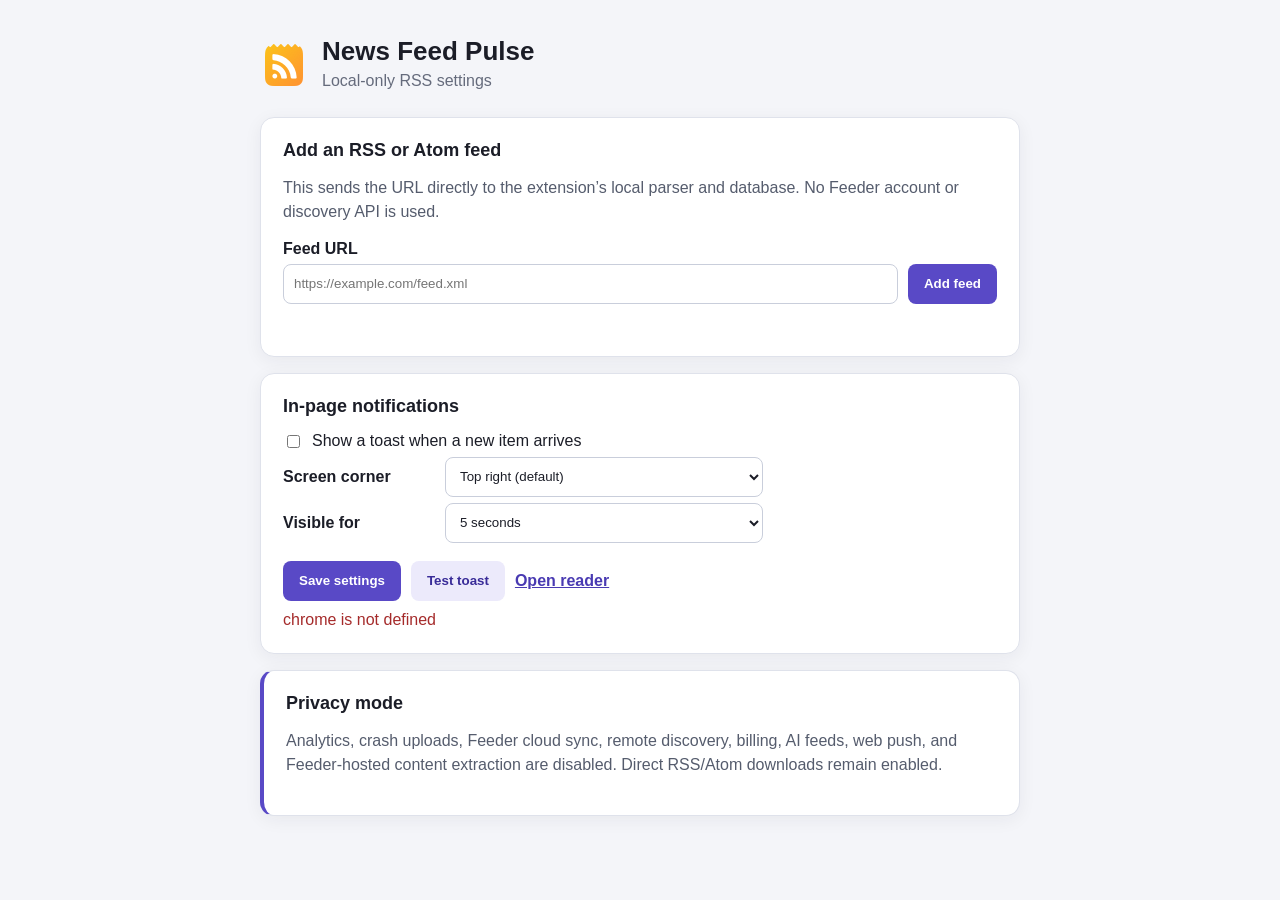
==== local-settings.html @ 1577a4e6 "Implement local-first RSS feed management with privacy features" ====
<!doctype html>
<html lang="en">
  <head>
    <meta charset="utf-8">
    <meta name="viewport" content="width=device-width, initial-scale=1">
    <title>News Feed Pulse — Local settings</title>
    <link rel="stylesheet" href="local-settings.css">
  </head>
  <body>
    <main>
      <header>
        <img src="extension-icons/icon48x48.png" alt="">
        <div><h1>News Feed Pulse</h1><p>Local-only RSS settings</p></div>
      </header>

      <section>
        <h2>Add an RSS or Atom feed</h2>
        <p>This sends the URL directly to the extension’s local parser and database. No Feeder account or discovery API is used.</p>
        <form id="add-feed-form">
          <label for="feed-url">Feed URL</label>
          <div class="row">
            <input id="feed-url" name="feedUrl" type="url" inputmode="url" required placeholder="https://example.com/feed.xml">
            <button type="submit">Add feed</button>
          </div>
          <output id="feed-status" aria-live="polite"></output>
        </form>
      </section>

      <section>
        <h2>In-page notifications</h2>
        <label class="check"><input id="toast-enabled" type="checkbox"> Show a toast when a new item arrives</label>
        <div class="fields">
          <label for="toast-position">Screen corner</label>
          <select id="toast-position">
            <option value="top-right">Top right (default)</option>
            <option value="top-left">Top left</option>
            <option value="bottom-right">Bottom right</option>
            <option value="bottom-left">Bottom left</option>
          </select>
          <label for="toast-duration">Visible for</label>
          <select id="toast-duration">
            <option value="5000">5 seconds</option><option value="8000">8 seconds</option>
            <option value="12000">12 seconds</option><option value="20000">20 seconds</option>
          </select>
        </div>
        <div class="actions">
          <button id="save-settings" type="button">Save settings</button>
          <button id="test-toast" class="secondary" type="button">Test toast</button>
          <a href="reader/index.html">Open reader</a>
        </div>
        <output id="settings-status" aria-live="polite"></output>
      </section>

      <section class="privacy">
        <h2>Privacy mode</h2>
        <p>Analytics, crash uploads, Feeder cloud sync, remote discovery, billing, AI feeds, web push, and Feeder-hosted content extraction are disabled. Direct RSS/Atom downloads remain enabled.</p>
      </section>
    </main>
    <script src="local-settings.js"></script>
  </body>
</html>
---- local-settings.css ----
:root { color-scheme: light dark; font-family: -apple-system, BlinkMacSystemFont, "Segoe UI", sans-serif; }
body { margin: 0; background: #f4f5f9; color: #1b1d27; }
main { width: min(760px, calc(100% - 32px)); margin: 36px auto; }
header { display: flex; align-items: center; gap: 14px; margin-bottom: 24px; }
header img { width: 48px; height: 48px; }
h1, h2, p { margin-top: 0; } h1 { margin-bottom: 2px; font-size: 26px; }
header p { margin-bottom: 0; color: #656b7c; }
section { margin: 16px 0; padding: 22px; border: 1px solid #dfe2eb; border-radius: 14px; background: #fff; box-shadow: 0 4px 18px rgba(32, 36, 52, .06); }
h2 { font-size: 18px; } p { color: #555c6d; line-height: 1.5; }
label { display: block; margin: 12px 0 6px; font-weight: 600; }
.row { display: flex; gap: 10px; }
input[type="url"], select { box-sizing: border-box; min-height: 40px; border: 1px solid #c9cedb; border-radius: 8px; background: #fff; color: #1b1d27; padding: 8px 10px; }
input[type="url"] { flex: 1; min-width: 0; }
button { min-height: 40px; border: 0; border-radius: 8px; padding: 8px 16px; background: #5949c6; color: #fff; font-weight: 650; cursor: pointer; }
button:hover { background: #4637ae; } button.secondary { background: #eceafb; color: #392c98; }
.check { display: flex; align-items: center; gap: 9px; font-weight: 500; }
.fields { display: grid; grid-template-columns: 150px minmax(180px, 1fr); align-items: center; gap: 6px 12px; max-width: 480px; }
.fields label { margin: 0; }
.actions { display: flex; align-items: center; gap: 10px; margin-top: 18px; flex-wrap: wrap; }
.actions a { color: #493ab2; font-weight: 650; }
output { display: block; min-height: 20px; margin-top: 10px; color: #2f6c3a; }
output.error { color: #a52b2b; } .privacy { border-left: 4px solid #5949c6; }
@media (max-width: 560px) { .row { flex-direction: column; } .fields { grid-template-columns: 1fr; } }
@media (prefers-color-scheme: dark) {
  body { background: #15161c; color: #f2f3f7; } section { background: #202229; border-color: #343741; }
  header p, p { color: #b1b5c1; } input[type="url"], select { background: #17181e; color: #f2f3f7; border-color: #494d59; }
  button.secondary { background: #373248; color: #ded9ff; } .actions a { color: #b9afff; }
}
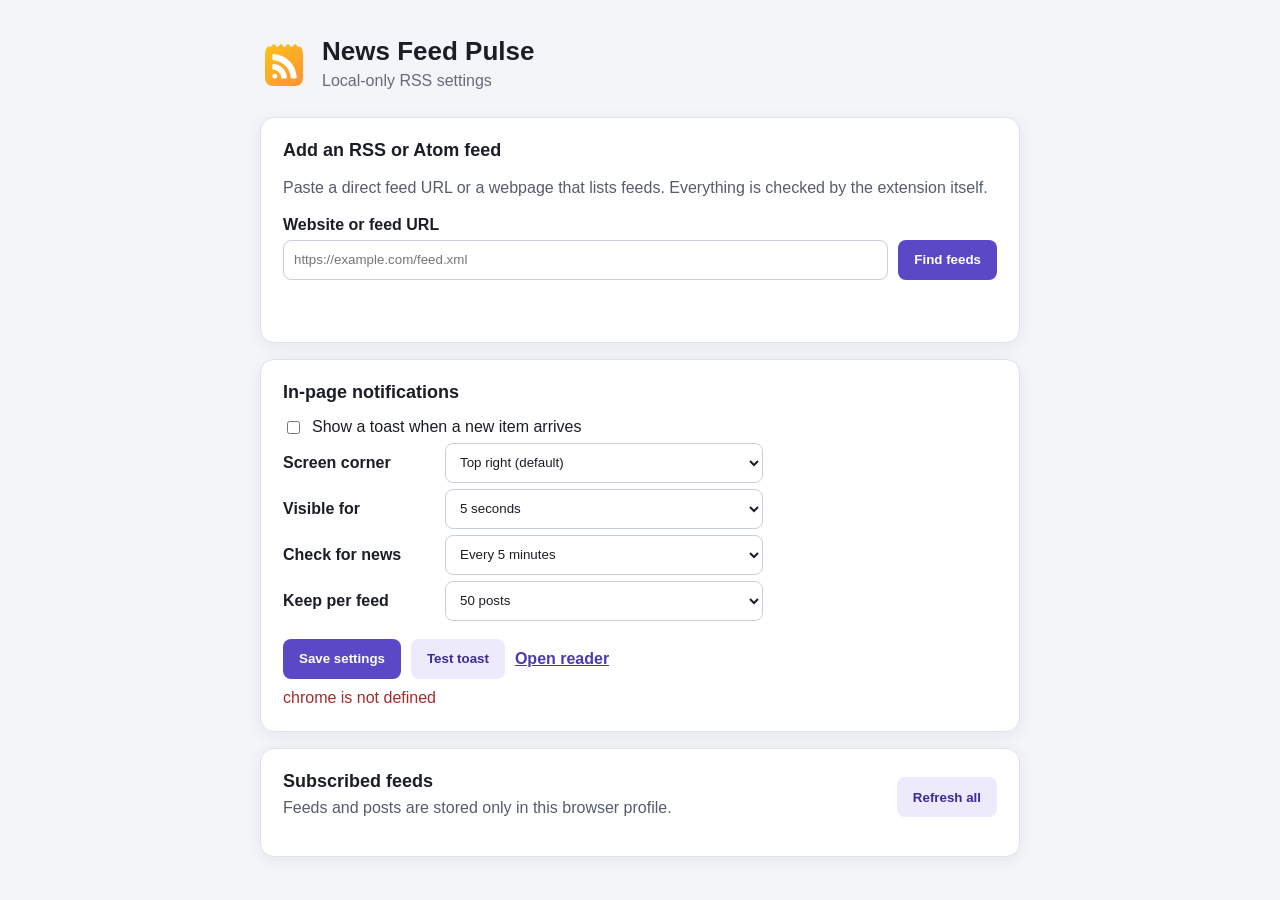
==== commit a94bce25: "Remove obsolete LICENSE file and add integration tests for background functionality and core RSS par" ====
--- a/local-settings.html
+++ b/local-settings.html
@@ -15,14 +15,15 @@
 
       <section>
         <h2>Add an RSS or Atom feed</h2>
-        <p>This sends the URL directly to the extension’s local parser and database. No Feeder account or discovery API is used.</p>
+        <p>Paste a direct feed URL or a webpage that lists feeds. Everything is checked by the extension itself.</p>
         <form id="add-feed-form">
-          <label for="feed-url">Feed URL</label>
+          <label for="feed-url">Website or feed URL</label>
           <div class="row">
-            <input id="feed-url" name="feedUrl" type="url" inputmode="url" required placeholder="https://example.com/feed.xml">
-            <button type="submit">Add feed</button>
+            <input id="feed-url" name="feedUrl" type="text" inputmode="url" required placeholder="https://example.com/feed.xml">
+            <button id="find-feeds" type="submit">Find feeds</button>
           </div>
           <output id="feed-status" aria-live="polite"></output>
+          <div id="feed-results" class="feed-results"></div>
         </form>
       </section>
 
@@ -42,19 +43,30 @@
             <option value="5000">5 seconds</option><option value="8000">8 seconds</option>
             <option value="12000">12 seconds</option><option value="20000">20 seconds</option>
           </select>
+          <label for="poll-interval">Check for news</label>
+          <select id="poll-interval">
+            <option value="5">Every 5 minutes</option><option value="15">Every 15 minutes</option>
+            <option value="30">Every 30 minutes</option><option value="60">Every hour</option>
+          </select>
+          <label for="max-posts">Keep per feed</label>
+          <select id="max-posts">
+            <option value="50">50 posts</option><option value="100">100 posts</option>
+            <option value="150">150 posts</option><option value="300">300 posts</option>
+          </select>
         </div>
         <div class="actions">
           <button id="save-settings" type="button">Save settings</button>
           <button id="test-toast" class="secondary" type="button">Test toast</button>
-          <a href="reader/index.html">Open reader</a>
+          <a href="popup.html" target="_blank">Open reader</a>
         </div>
         <output id="settings-status" aria-live="polite"></output>
       </section>
 
-      <section class="privacy">
-        <h2>Privacy mode</h2>
-        <p>Analytics, crash uploads, Feeder cloud sync, remote discovery, billing, AI feeds, web push, and Feeder-hosted content extraction are disabled. Direct RSS/Atom downloads remain enabled.</p>
+      <section>
+        <div class="section-heading"><div><h2>Subscribed feeds</h2><p>Feeds and posts are stored only in this browser profile.</p></div><button id="refresh-feeds" class="secondary" type="button">Refresh all</button></div>
+        <div id="saved-feeds" class="saved-feeds"></div>
       </section>
+
     </main>
     <script src="local-settings.js"></script>
   </body>
--- a/local-settings.css
+++ b/local-settings.css
@@ -9,8 +9,8 @@
 h2 { font-size: 18px; } p { color: #555c6d; line-height: 1.5; }
 label { display: block; margin: 12px 0 6px; font-weight: 600; }
 .row { display: flex; gap: 10px; }
-input[type="url"], select { box-sizing: border-box; min-height: 40px; border: 1px solid #c9cedb; border-radius: 8px; background: #fff; color: #1b1d27; padding: 8px 10px; }
-input[type="url"] { flex: 1; min-width: 0; }
+input[type="text"], select { box-sizing: border-box; min-height: 40px; border: 1px solid #c9cedb; border-radius: 8px; background: #fff; color: #1b1d27; padding: 8px 10px; }
+input[type="text"] { flex: 1; min-width: 0; }
 button { min-height: 40px; border: 0; border-radius: 8px; padding: 8px 16px; background: #5949c6; color: #fff; font-weight: 650; cursor: pointer; }
 button:hover { background: #4637ae; } button.secondary { background: #eceafb; color: #392c98; }
 .check { display: flex; align-items: center; gap: 9px; font-weight: 500; }
@@ -19,10 +19,19 @@
 .actions { display: flex; align-items: center; gap: 10px; margin-top: 18px; flex-wrap: wrap; }
 .actions a { color: #493ab2; font-weight: 650; }
 output { display: block; min-height: 20px; margin-top: 10px; color: #2f6c3a; }
-output.error { color: #a52b2b; } .privacy { border-left: 4px solid #5949c6; }
+output.error { color: #a52b2b; }
+.section-heading { display: flex; align-items: center; justify-content: space-between; gap: 16px; }
+.section-heading h2, .section-heading p { margin-bottom: 4px; }
+.feed-results, .saved-feeds { margin-top: 10px; }
+.feed-result, .saved-feed { display: grid; grid-template-columns: minmax(0, 1fr) auto; align-items: center; gap: 12px; padding: 11px 0; border-top: 1px solid #e6e8ef; }
+.feed-result strong, .feed-result span, .saved-feed strong, .saved-feed span, .saved-feed small { display: block; }
+.feed-result span, .saved-feed span { overflow: hidden; color: #656b7c; font-size: 12px; text-overflow: ellipsis; white-space: nowrap; }
+.error-text { margin-top: 3px; color: #a52b2b; }
+button.danger { color: #a52b2b; }
 @media (max-width: 560px) { .row { flex-direction: column; } .fields { grid-template-columns: 1fr; } }
 @media (prefers-color-scheme: dark) {
   body { background: #15161c; color: #f2f3f7; } section { background: #202229; border-color: #343741; }
-  header p, p { color: #b1b5c1; } input[type="url"], select { background: #17181e; color: #f2f3f7; border-color: #494d59; }
+  header p, p { color: #b1b5c1; } input[type="text"], select { background: #17181e; color: #f2f3f7; border-color: #494d59; }
   button.secondary { background: #373248; color: #ded9ff; } .actions a { color: #b9afff; }
+  .feed-result, .saved-feed { border-color: #343741; } .feed-result span, .saved-feed span { color: #b1b5c1; }
 }
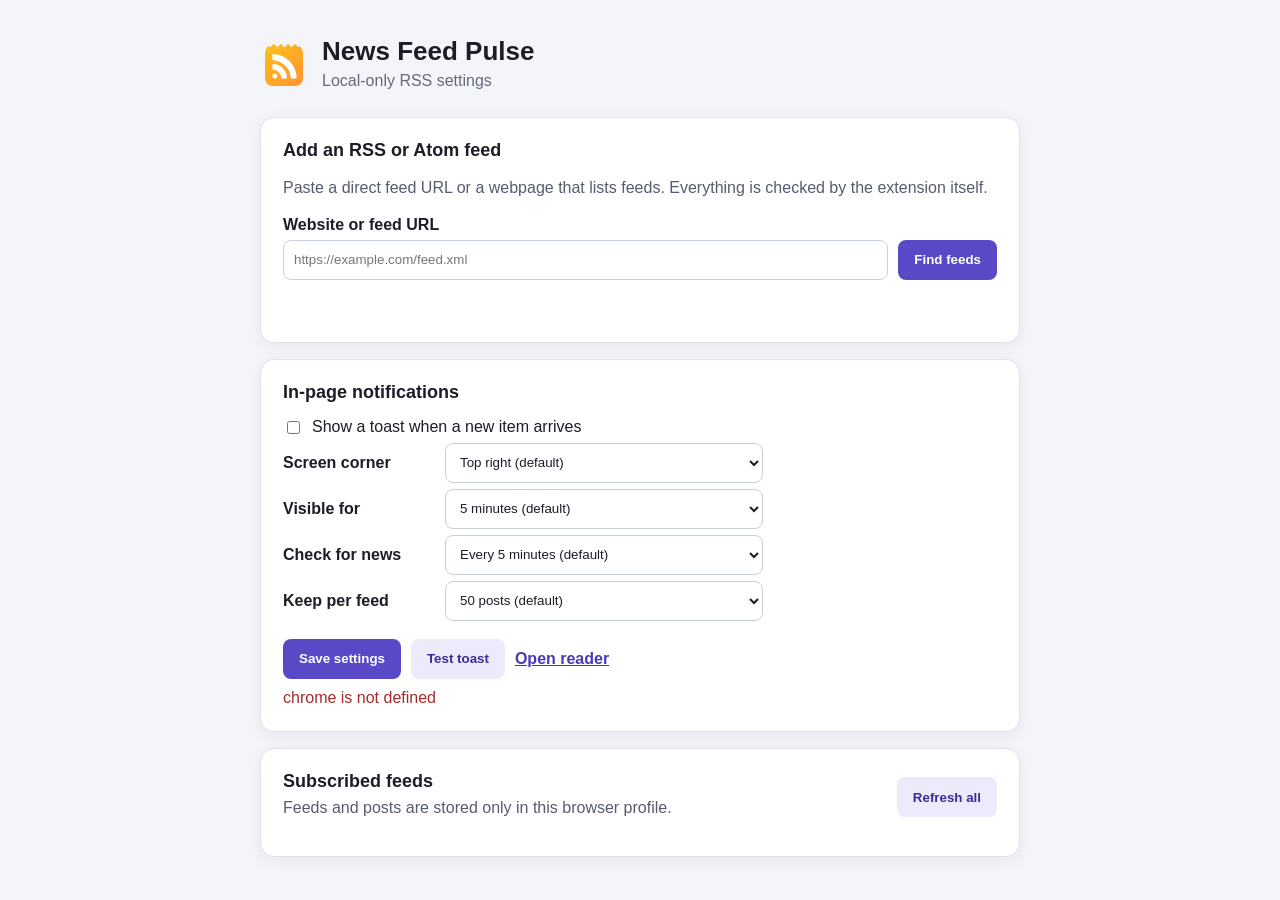
==== commit c63c7dd5: "Update settings and UI for improved RSS feed management and user experience - Adjust default setting" ====
--- a/local-settings.html
+++ b/local-settings.html
@@ -42,15 +42,16 @@
           <select id="toast-duration">
             <option value="5000">5 seconds</option><option value="8000">8 seconds</option>
             <option value="12000">12 seconds</option><option value="20000">20 seconds</option>
+            <option value="60000">1 minute</option><option value="300000" selected>5 minutes (default)</option>
           </select>
           <label for="poll-interval">Check for news</label>
           <select id="poll-interval">
-            <option value="5">Every 5 minutes</option><option value="15">Every 15 minutes</option>
+            <option value="5" selected>Every 5 minutes (default)</option><option value="15">Every 15 minutes</option>
             <option value="30">Every 30 minutes</option><option value="60">Every hour</option>
           </select>
           <label for="max-posts">Keep per feed</label>
           <select id="max-posts">
-            <option value="50">50 posts</option><option value="100">100 posts</option>
+            <option value="50" selected>50 posts (default)</option><option value="100">100 posts</option>
             <option value="150">150 posts</option><option value="300">300 posts</option>
           </select>
         </div>
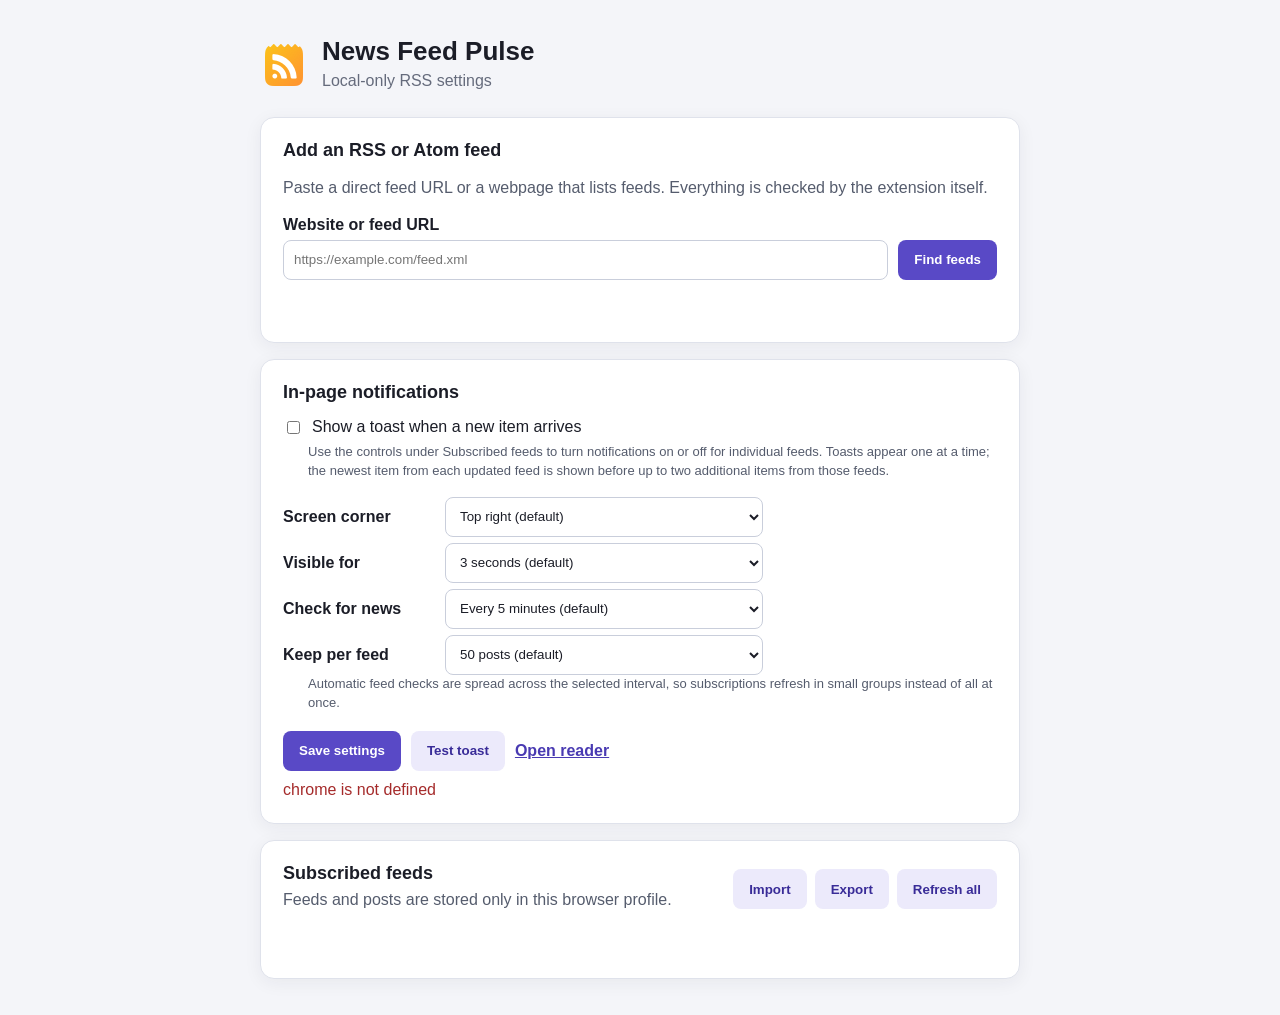
==== commit 26efc29b: "feat: enhance notification settings and toast functionality - Added hints for in-page notifications " ====
--- a/local-settings.html
+++ b/local-settings.html
@@ -30,6 +30,7 @@
       <section>
         <h2>In-page notifications</h2>
         <label class="check"><input id="toast-enabled" type="checkbox"> Show a toast when a new item arrives</label>
+        <p class="hint">Use the controls under Subscribed feeds to turn notifications on or off for individual feeds. Toasts appear one at a time; the newest item from each updated feed is shown before up to two additional items from those feeds.</p>
         <div class="fields">
           <label for="toast-position">Screen corner</label>
           <select id="toast-position">
@@ -40,9 +41,10 @@
           </select>
           <label for="toast-duration">Visible for</label>
           <select id="toast-duration">
-            <option value="5000">5 seconds</option><option value="8000">8 seconds</option>
+            <option value="3000" selected>3 seconds (default)</option><option value="5000">5 seconds</option>
+            <option value="8000">8 seconds</option>
             <option value="12000">12 seconds</option><option value="20000">20 seconds</option>
-            <option value="60000">1 minute</option><option value="300000" selected>5 minutes (default)</option>
+            <option value="60000">1 minute</option><option value="300000">5 minutes</option>
           </select>
           <label for="poll-interval">Check for news</label>
           <select id="poll-interval">
@@ -55,6 +57,7 @@
             <option value="150">150 posts</option><option value="300">300 posts</option>
           </select>
         </div>
+        <p class="hint">Automatic feed checks are spread across the selected interval, so subscriptions refresh in small groups instead of all at once.</p>
         <div class="actions">
           <button id="save-settings" type="button">Save settings</button>
           <button id="test-toast" class="secondary" type="button">Test toast</button>
@@ -64,7 +67,16 @@
       </section>
 
       <section>
-        <div class="section-heading"><div><h2>Subscribed feeds</h2><p>Feeds and posts are stored only in this browser profile.</p></div><button id="refresh-feeds" class="secondary" type="button">Refresh all</button></div>
+        <div class="section-heading">
+          <div><h2>Subscribed feeds</h2><p>Feeds and posts are stored only in this browser profile.</p></div>
+          <div class="section-controls">
+            <button id="import-feeds" class="secondary" type="button">Import</button>
+            <button id="export-feeds" class="secondary" type="button">Export</button>
+            <button id="refresh-feeds" class="secondary" type="button">Refresh all</button>
+          </div>
+        </div>
+        <input id="import-feeds-file" type="file" accept="application/json,.json" hidden>
+        <output id="feed-list-status" aria-live="polite"></output>
         <div id="saved-feeds" class="saved-feeds"></div>
       </section>
 
--- a/local-settings.css
+++ b/local-settings.css
@@ -13,7 +13,9 @@
 input[type="text"] { flex: 1; min-width: 0; }
 button { min-height: 40px; border: 0; border-radius: 8px; padding: 8px 16px; background: #5949c6; color: #fff; font-weight: 650; cursor: pointer; }
 button:hover { background: #4637ae; } button.secondary { background: #eceafb; color: #392c98; }
+button:disabled { cursor: default; opacity: .58; }
 .check { display: flex; align-items: center; gap: 9px; font-weight: 500; }
+.hint { margin: -1px 0 16px 25px; font-size: 13px; }
 .fields { display: grid; grid-template-columns: 150px minmax(180px, 1fr); align-items: center; gap: 6px 12px; max-width: 480px; }
 .fields label { margin: 0; }
 .actions { display: flex; align-items: center; gap: 10px; margin-top: 18px; flex-wrap: wrap; }
@@ -22,13 +24,21 @@
 output.error { color: #a52b2b; }
 .section-heading { display: flex; align-items: center; justify-content: space-between; gap: 16px; }
 .section-heading h2, .section-heading p { margin-bottom: 4px; }
+.section-controls, .feed-actions { display: flex; align-items: center; gap: 8px; flex-wrap: wrap; }
 .feed-results, .saved-feeds { margin-top: 10px; }
 .feed-result, .saved-feed { display: grid; grid-template-columns: minmax(0, 1fr) auto; align-items: center; gap: 12px; padding: 11px 0; border-top: 1px solid #e6e8ef; }
 .feed-result strong, .feed-result span, .saved-feed strong, .saved-feed span, .saved-feed small { display: block; }
 .feed-result span, .saved-feed span { overflow: hidden; color: #656b7c; font-size: 12px; text-overflow: ellipsis; white-space: nowrap; }
+.feed-toast-control { display: inline-flex; align-items: center; gap: 6px; margin: 0; font-size: 13px; font-weight: 600; white-space: nowrap; }
+.feed-toast-control input { accent-color: #5949c6; }
 .error-text { margin-top: 3px; color: #a52b2b; }
 button.danger { color: #a52b2b; }
-@media (max-width: 560px) { .row { flex-direction: column; } .fields { grid-template-columns: 1fr; } }
+@media (max-width: 560px) {
+  .row { flex-direction: column; }
+  .fields { grid-template-columns: 1fr; }
+  .section-heading { align-items: flex-start; flex-direction: column; }
+  .saved-feed { grid-template-columns: 1fr; }
+}
 @media (prefers-color-scheme: dark) {
   body { background: #15161c; color: #f2f3f7; } section { background: #202229; border-color: #343741; }
   header p, p { color: #b1b5c1; } input[type="text"], select { background: #17181e; color: #f2f3f7; border-color: #494d59; }
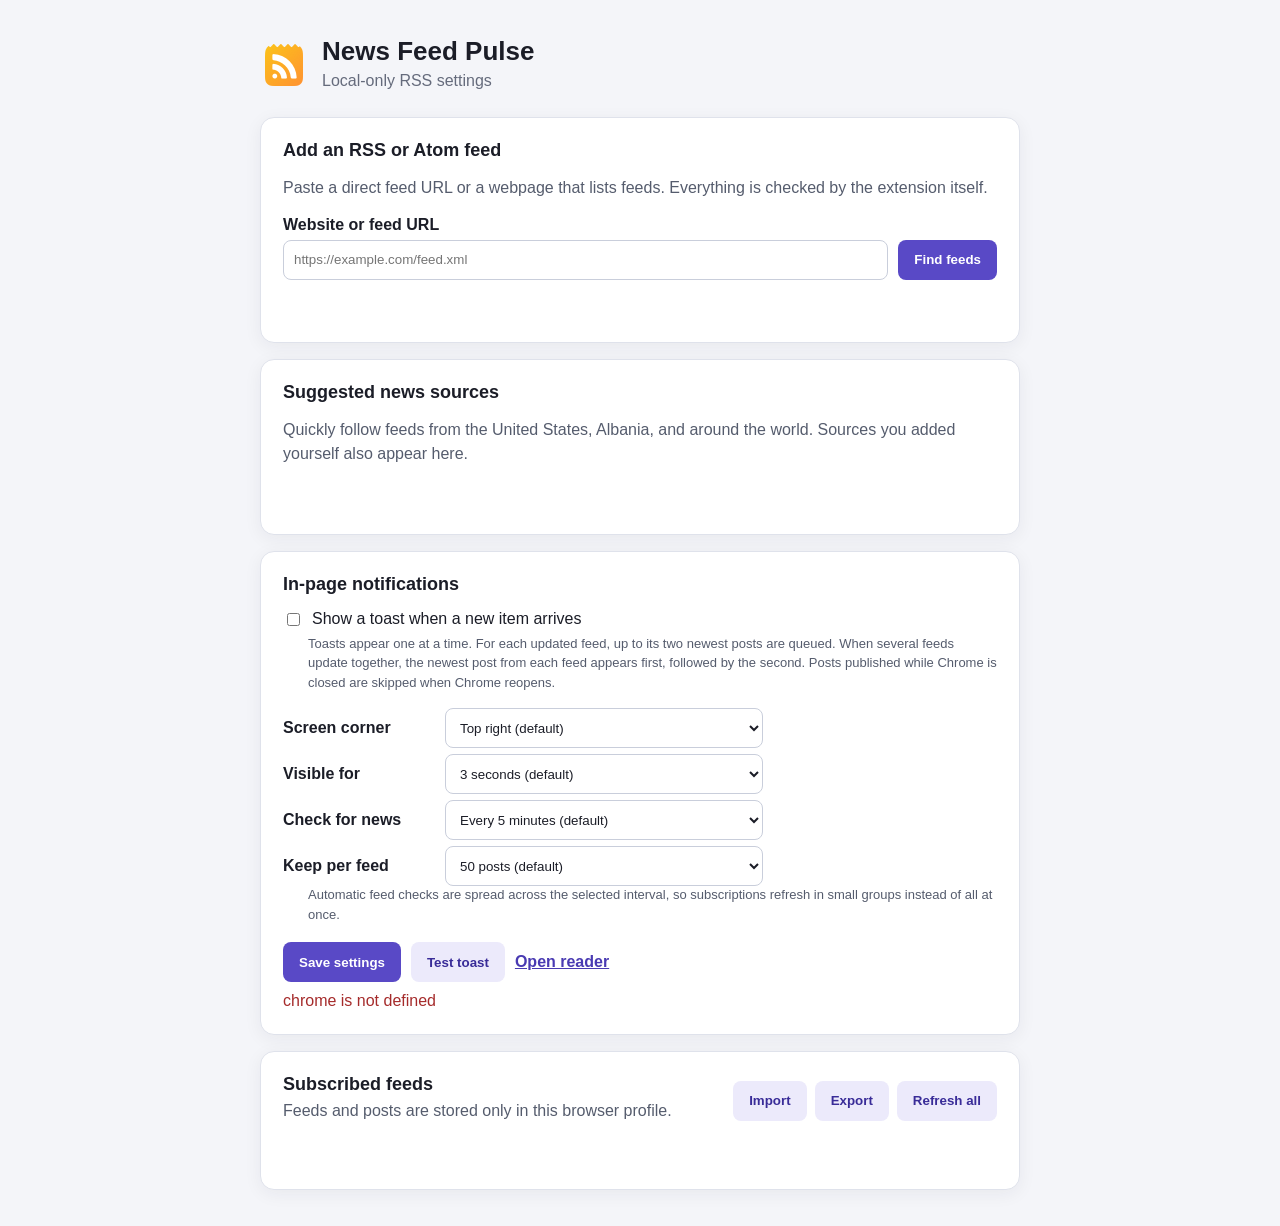
==== commit f8812ff4: "feat: add suggested news sources and enhance feed management features" ====
--- a/local-settings.html
+++ b/local-settings.html
@@ -28,9 +28,16 @@
       </section>
 
       <section>
+        <h2>Suggested news sources</h2>
+        <p>Quickly follow feeds from the United States, Albania, and around the world. Sources you added yourself also appear here.</p>
+        <div id="suggested-sources" class="source-groups"></div>
+        <output id="suggested-sources-status" aria-live="polite"></output>
+      </section>
+
+      <section>
         <h2>In-page notifications</h2>
         <label class="check"><input id="toast-enabled" type="checkbox"> Show a toast when a new item arrives</label>
-        <p class="hint">Use the controls under Subscribed feeds to turn notifications on or off for individual feeds. Toasts appear one at a time; the newest item from each updated feed is shown before up to two additional items from those feeds.</p>
+        <p class="hint">Toasts appear one at a time. For each updated feed, up to its two newest posts are queued. When several feeds update together, the newest post from each feed appears first, followed by the second. Posts published while Chrome is closed are skipped when Chrome reopens.</p>
         <div class="fields">
           <label for="toast-position">Screen corner</label>
           <select id="toast-position">
@@ -81,6 +88,7 @@
       </section>
 
     </main>
+    <script src="news-sources.js"></script>
     <script src="local-settings.js"></script>
   </body>
 </html>
--- a/local-settings.css
+++ b/local-settings.css
@@ -29,6 +29,14 @@
 .feed-result, .saved-feed { display: grid; grid-template-columns: minmax(0, 1fr) auto; align-items: center; gap: 12px; padding: 11px 0; border-top: 1px solid #e6e8ef; }
 .feed-result strong, .feed-result span, .saved-feed strong, .saved-feed span, .saved-feed small { display: block; }
 .feed-result span, .saved-feed span { overflow: hidden; color: #656b7c; font-size: 12px; text-overflow: ellipsis; white-space: nowrap; }
+.source-groups { display: grid; grid-template-columns: repeat(2, minmax(0, 1fr)); gap: 18px; margin-top: 14px; }
+.source-group { min-width: 0; }
+.source-group h3 { margin: 0 0 4px; font-size: 15px; }
+.source-list { margin: 0; padding: 0; list-style: none; }
+.source-item { display: grid; grid-template-columns: minmax(0, 1fr) auto; align-items: center; gap: 10px; padding: 10px 0; border-top: 1px solid #e6e8ef; }
+.source-item strong, .source-item small { display: block; }
+.source-item small { margin-top: 2px; color: #656b7c; }
+.source-item button { min-height: 34px; padding: 6px 12px; }
 .feed-toast-control { display: inline-flex; align-items: center; gap: 6px; margin: 0; font-size: 13px; font-weight: 600; white-space: nowrap; }
 .feed-toast-control input { accent-color: #5949c6; }
 .error-text { margin-top: 3px; color: #a52b2b; }
@@ -36,6 +44,7 @@
 @media (max-width: 560px) {
   .row { flex-direction: column; }
   .fields { grid-template-columns: 1fr; }
+  .source-groups { grid-template-columns: 1fr; }
   .section-heading { align-items: flex-start; flex-direction: column; }
   .saved-feed { grid-template-columns: 1fr; }
 }
@@ -43,5 +52,5 @@
   body { background: #15161c; color: #f2f3f7; } section { background: #202229; border-color: #343741; }
   header p, p { color: #b1b5c1; } input[type="text"], select { background: #17181e; color: #f2f3f7; border-color: #494d59; }
   button.secondary { background: #373248; color: #ded9ff; } .actions a { color: #b9afff; }
-  .feed-result, .saved-feed { border-color: #343741; } .feed-result span, .saved-feed span { color: #b1b5c1; }
+  .feed-result, .saved-feed, .source-item { border-color: #343741; } .feed-result span, .saved-feed span, .source-item small { color: #b1b5c1; }
 }
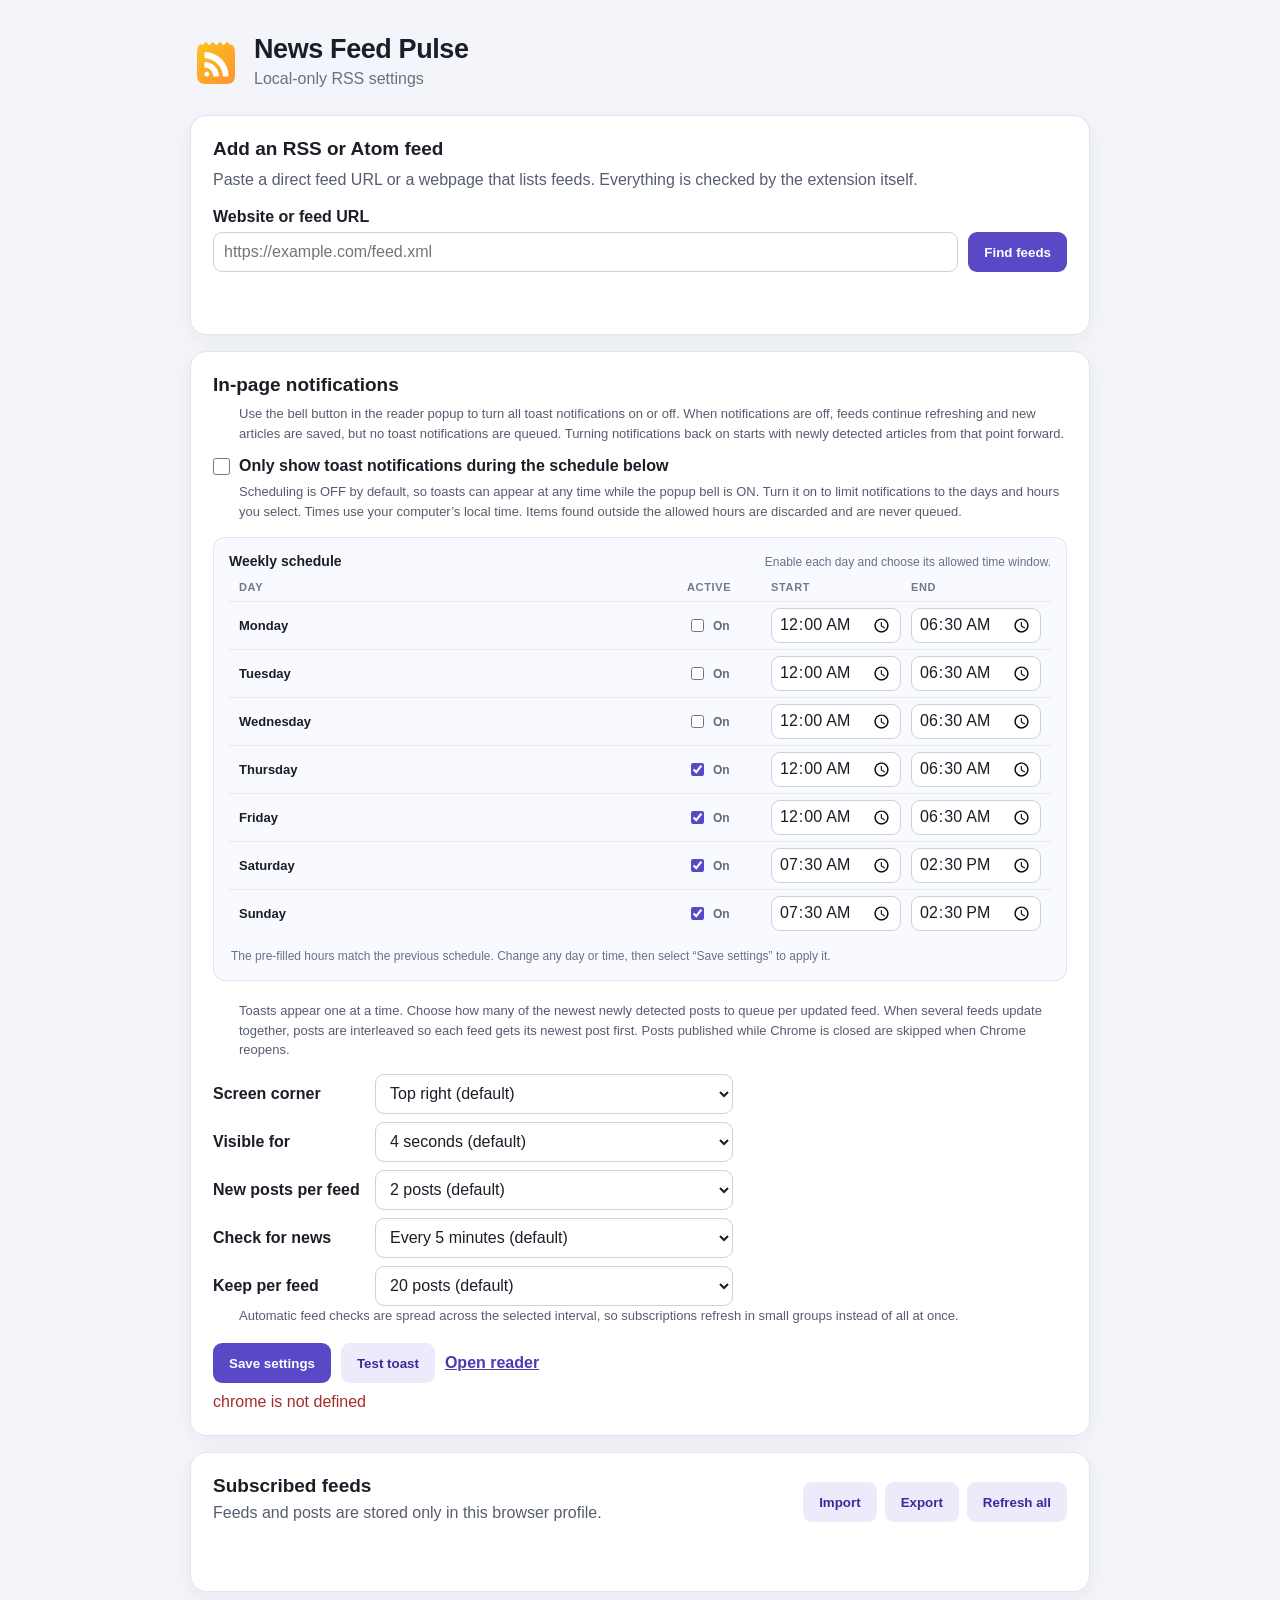
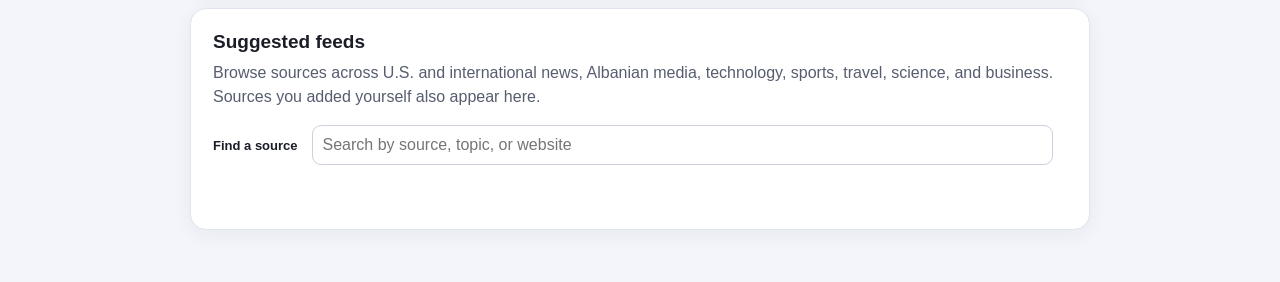
==== commit ce200a49: "improved configurations" ====
--- a/local-settings.html
+++ b/local-settings.html
@@ -1,94 +1,175 @@
 <!doctype html>
 <html lang="en">
-  <head>
-    <meta charset="utf-8">
-    <meta name="viewport" content="width=device-width, initial-scale=1">
-    <title>News Feed Pulse — Local settings</title>
-    <link rel="stylesheet" href="local-settings.css">
-  </head>
-  <body>
-    <main>
-      <header>
-        <img src="extension-icons/icon48x48.png" alt="">
-        <div><h1>News Feed Pulse</h1><p>Local-only RSS settings</p></div>
-      </header>
 
-      <section>
-        <h2>Add an RSS or Atom feed</h2>
-        <p>Paste a direct feed URL or a webpage that lists feeds. Everything is checked by the extension itself.</p>
-        <form id="add-feed-form">
-          <label for="feed-url">Website or feed URL</label>
-          <div class="row">
-            <input id="feed-url" name="feedUrl" type="text" inputmode="url" required placeholder="https://example.com/feed.xml">
-            <button id="find-feeds" type="submit">Find feeds</button>
-          </div>
-          <output id="feed-status" aria-live="polite"></output>
-          <div id="feed-results" class="feed-results"></div>
-        </form>
-      </section>
+<head>
+  <meta charset="utf-8">
+  <meta name="viewport" content="width=device-width, initial-scale=1">
+  <title>News Feed Pulse — Local settings</title>
+  <link rel="stylesheet" href="local-settings.css">
+</head>
 
-      <section>
-        <h2>Suggested news sources</h2>
-        <p>Quickly follow feeds from the United States, Albania, and around the world. Sources you added yourself also appear here.</p>
-        <div id="suggested-sources" class="source-groups"></div>
-        <output id="suggested-sources-status" aria-live="polite"></output>
-      </section>
+<body>
+  <main>
+    <header>
+      <img src="extension-icons/icon48x48.png" alt="">
+      <div>
+        <h1>News Feed Pulse</h1>
+        <p>Local-only RSS settings</p>
+      </div>
+    </header>
 
-      <section>
-        <h2>In-page notifications</h2>
-        <label class="check"><input id="toast-enabled" type="checkbox"> Show a toast when a new item arrives</label>
-        <p class="hint">Toasts appear one at a time. For each updated feed, up to its two newest posts are queued. When several feeds update together, the newest post from each feed appears first, followed by the second. Posts published while Chrome is closed are skipped when Chrome reopens.</p>
-        <div class="fields">
-          <label for="toast-position">Screen corner</label>
-          <select id="toast-position">
-            <option value="top-right">Top right (default)</option>
-            <option value="top-left">Top left</option>
-            <option value="bottom-right">Bottom right</option>
-            <option value="bottom-left">Bottom left</option>
-          </select>
-          <label for="toast-duration">Visible for</label>
-          <select id="toast-duration">
-            <option value="3000" selected>3 seconds (default)</option><option value="5000">5 seconds</option>
-            <option value="8000">8 seconds</option>
-            <option value="12000">12 seconds</option><option value="20000">20 seconds</option>
-            <option value="60000">1 minute</option><option value="300000">5 minutes</option>
-          </select>
-          <label for="poll-interval">Check for news</label>
-          <select id="poll-interval">
-            <option value="5" selected>Every 5 minutes (default)</option><option value="15">Every 15 minutes</option>
-            <option value="30">Every 30 minutes</option><option value="60">Every hour</option>
-          </select>
-          <label for="max-posts">Keep per feed</label>
-          <select id="max-posts">
-            <option value="50" selected>50 posts (default)</option><option value="100">100 posts</option>
-            <option value="150">150 posts</option><option value="300">300 posts</option>
-          </select>
+    <section>
+      <h2>Add an RSS or Atom feed</h2>
+      <p>Paste a direct feed URL or a webpage that lists feeds. Everything is checked by the extension itself.</p>
+      <form id="add-feed-form">
+        <label for="feed-url">Website or feed URL</label>
+        <div class="row">
+          <input id="feed-url" name="feedUrl" type="text" inputmode="url" required
+            placeholder="https://example.com/feed.xml">
+          <button id="find-feeds" type="submit">Find feeds</button>
         </div>
-        <p class="hint">Automatic feed checks are spread across the selected interval, so subscriptions refresh in small groups instead of all at once.</p>
-        <div class="actions">
-          <button id="save-settings" type="button">Save settings</button>
-          <button id="test-toast" class="secondary" type="button">Test toast</button>
-          <a href="popup.html" target="_blank">Open reader</a>
+        <output id="feed-status" aria-live="polite"></output>
+        <div id="feed-results" class="feed-results"></div>
+      </form>
+    </section>
+
+    <section>
+      <h2>In-page notifications</h2>
+      <p class="hint">Use the bell button in the reader popup to turn all toast notifications on or off. When
+        notifications are off, feeds continue refreshing and new articles are saved, but no toast notifications are
+        queued. Turning notifications back on starts with newly detected articles from that point forward.</p>
+      <label class="check schedule-toggle"><input id="toast-schedule-enabled" type="checkbox"> Only show toast
+        notifications during the schedule below</label>
+      <p class="hint schedule-hint">Scheduling is OFF by default, so toasts can appear at any time while the popup bell
+        is ON. Turn it on to limit notifications to the days and hours you select. Times use your computer’s local time.
+        Items found outside the allowed hours are discarded and are never queued.</p>
+      <div class="schedule-editor" aria-label="Weekly toast notification schedule">
+        <div class="schedule-editor-heading">
+          <strong>Weekly schedule</strong>
+          <span>Enable each day and choose its allowed time window.</span>
         </div>
-        <output id="settings-status" aria-live="polite"></output>
-      </section>
+        <div class="schedule-grid" role="group" aria-label="Days and allowed times">
+          <div class="schedule-grid-header"><span>Day</span><span>Active</span><span>Start</span><span>End</span></div>
+          <div class="schedule-row"><strong>Monday</strong><label class="day-active"><input id="schedule-day-1-enabled"
+                type="checkbox"> <span>On</span></label><input id="schedule-day-1-start" type="time" value="00:00"
+              aria-label="Monday start time"><input id="schedule-day-1-end" type="time" value="06:30"
+              aria-label="Monday end time"></div>
+          <div class="schedule-row"><strong>Tuesday</strong><label class="day-active"><input id="schedule-day-2-enabled"
+                type="checkbox"> <span>On</span></label><input id="schedule-day-2-start" type="time" value="00:00"
+              aria-label="Tuesday start time"><input id="schedule-day-2-end" type="time" value="06:30"
+              aria-label="Tuesday end time"></div>
+          <div class="schedule-row"><strong>Wednesday</strong><label class="day-active"><input
+                id="schedule-day-3-enabled" type="checkbox"> <span>On</span></label><input id="schedule-day-3-start"
+              type="time" value="00:00" aria-label="Wednesday start time"><input id="schedule-day-3-end" type="time"
+              value="06:30" aria-label="Wednesday end time"></div>
+          <div class="schedule-row"><strong>Thursday</strong><label class="day-active"><input
+                id="schedule-day-4-enabled" type="checkbox" checked> <span>On</span></label><input
+              id="schedule-day-4-start" type="time" value="00:00" aria-label="Thursday start time"><input
+              id="schedule-day-4-end" type="time" value="06:30" aria-label="Thursday end time"></div>
+          <div class="schedule-row"><strong>Friday</strong><label class="day-active"><input id="schedule-day-5-enabled"
+                type="checkbox" checked> <span>On</span></label><input id="schedule-day-5-start" type="time"
+              value="00:00" aria-label="Friday start time"><input id="schedule-day-5-end" type="time" value="06:30"
+              aria-label="Friday end time"></div>
+          <div class="schedule-row"><strong>Saturday</strong><label class="day-active"><input
+                id="schedule-day-6-enabled" type="checkbox" checked> <span>On</span></label><input
+              id="schedule-day-6-start" type="time" value="07:30" aria-label="Saturday start time"><input
+              id="schedule-day-6-end" type="time" value="14:30" aria-label="Saturday end time"></div>
+          <div class="schedule-row"><strong>Sunday</strong><label class="day-active"><input id="schedule-day-0-enabled"
+                type="checkbox" checked> <span>On</span></label><input id="schedule-day-0-start" type="time"
+              value="07:30" aria-label="Sunday start time"><input id="schedule-day-0-end" type="time" value="14:30"
+              aria-label="Sunday end time"></div>
+        </div>
+        <p class="schedule-note">The pre-filled hours match the previous schedule. Change any day or time, then select
+          “Save settings” to apply it.</p>
+      </div>
+      <p class="hint">Toasts appear one at a time. Choose how many of the newest newly detected posts to queue per
+        updated feed. When several feeds update together, posts are interleaved so each feed gets its newest post first.
+        Posts published while Chrome is closed are skipped when Chrome reopens.</p>
+      <div class="fields">
+        <label for="toast-position">Screen corner</label>
+        <select id="toast-position">
+          <option value="top-right">Top right (default)</option>
+          <option value="top-left">Top left</option>
+          <option value="bottom-right">Bottom right</option>
+          <option value="bottom-left">Bottom left</option>
+        </select>
+        <label for="toast-duration">Visible for</label>
+        <select id="toast-duration">
+          <option value="4000" selected>4 seconds (default)</option>
+          <option value="5000">5 seconds</option>
+          <option value="8000">8 seconds</option>
+          <option value="12000">12 seconds</option>
+          <option value="20000">20 seconds</option>
+          <option value="60000">1 minute</option>
+          <option value="300000">5 minutes</option>
+        </select>
+        <label for="toast-posts-per-feed">New posts per feed</label>
+        <select id="toast-posts-per-feed">
+          <option value="2" selected>2 posts (default)</option>
+          <option value="4">4 posts</option>
+          <option value="6">6 posts</option>
+          <option value="8">8 posts</option>
+        </select>
+        <label for="poll-interval">Check for news</label>
+        <select id="poll-interval">
+          <option value="3">Every 3 minutes</option>
+          <option value="5" selected>Every 5 minutes (default)</option>
+          <option value="15">Every 15 minutes</option>
+          <option value="30">Every 30 minutes</option>
+          <option value="60">Every hour</option>
+        </select>
+        <label for="max-posts">Keep per feed</label>
+        <select id="max-posts">
+          <option value="20" selected>20 posts (default)</option>
+          <option value="50">50 posts</option>
+          <option value="100">100 posts</option>
+          <option value="150">150 posts</option>
+          <option value="300">300 posts</option>
+        </select>
+      </div>
+      <p class="hint">Automatic feed checks are spread across the selected interval, so subscriptions refresh in small
+        groups instead of all at once.</p>
+      <div class="actions">
+        <button id="save-settings" type="button">Save settings</button>
+        <button id="test-toast" class="secondary" type="button">Test toast</button>
+        <a href="popup.html" target="_blank">Open reader</a>
+      </div>
+      <output id="settings-status" aria-live="polite"></output>
+    </section>
 
-      <section>
-        <div class="section-heading">
-          <div><h2>Subscribed feeds</h2><p>Feeds and posts are stored only in this browser profile.</p></div>
-          <div class="section-controls">
-            <button id="import-feeds" class="secondary" type="button">Import</button>
-            <button id="export-feeds" class="secondary" type="button">Export</button>
-            <button id="refresh-feeds" class="secondary" type="button">Refresh all</button>
-          </div>
+    <section>
+      <div class="section-heading">
+        <div>
+          <h2>Subscribed feeds</h2>
+          <p>Feeds and posts are stored only in this browser profile.</p>
         </div>
-        <input id="import-feeds-file" type="file" accept="application/json,.json" hidden>
-        <output id="feed-list-status" aria-live="polite"></output>
-        <div id="saved-feeds" class="saved-feeds"></div>
-      </section>
+        <div class="section-controls">
+          <button id="import-feeds" class="secondary" type="button">Import</button>
+          <button id="export-feeds" class="secondary" type="button">Export</button>
+          <button id="refresh-feeds" class="secondary" type="button">Refresh all</button>
+        </div>
+      </div>
+      <input id="import-feeds-file" type="file" accept="application/json,.json" hidden>
+      <output id="feed-list-status" aria-live="polite"></output>
+      <div id="saved-feeds" class="saved-feeds"></div>
+    </section>
 
-    </main>
-    <script src="news-sources.js"></script>
-    <script src="local-settings.js"></script>
-  </body>
-</html>
+    <section>
+      <h2>Suggested feeds</h2>
+      <p>Browse sources across U.S. and international news, Albanian media, technology, sports, travel, science, and
+        business. Sources you added yourself also appear here.</p>
+      <div class="suggested-toolbar">
+        <label for="suggested-search">Find a source</label>
+        <input id="suggested-search" type="search" placeholder="Search by source, topic, or website">
+        <span id="suggested-count" class="suggested-count" aria-live="polite"></span>
+      </div>
+      <div id="suggested-sources" class="source-groups"></div>
+      <output id="suggested-sources-status" aria-live="polite"></output>
+    </section>
+
+  </main>
+  <script src="news-sources.js"></script>
+  <script src="local-settings.js"></script>
+</body>
+
+</html>
--- a/local-settings.css
+++ b/local-settings.css
@@ -1,22 +1,128 @@
-:root { color-scheme: light dark; font-family: -apple-system, BlinkMacSystemFont, "Segoe UI", sans-serif; }
-body { margin: 0; background: #f4f5f9; color: #1b1d27; }
-main { width: min(760px, calc(100% - 32px)); margin: 36px auto; }
-header { display: flex; align-items: center; gap: 14px; margin-bottom: 24px; }
+:root {
+  color-scheme: light dark;
+  font-family: -apple-system, BlinkMacSystemFont, "Segoe UI", sans-serif;
+  font-synthesis: none;
+}
+* { box-sizing: border-box; }
+body {
+  margin: 0;
+  background: #f3f5fa;
+  color: #1b1d27;
+}
+main {
+  width: min(900px, calc(100% - 32px));
+  margin: 34px auto 52px;
+}
+header {
+  display: flex;
+  align-items: center;
+  gap: 14px;
+  margin: 0 2px 24px;
+}
 header img { width: 48px; height: 48px; }
-h1, h2, p { margin-top: 0; } h1 { margin-bottom: 2px; font-size: 26px; }
-header p { margin-bottom: 0; color: #656b7c; }
-section { margin: 16px 0; padding: 22px; border: 1px solid #dfe2eb; border-radius: 14px; background: #fff; box-shadow: 0 4px 18px rgba(32, 36, 52, .06); }
-h2 { font-size: 18px; } p { color: #555c6d; line-height: 1.5; }
+h1, h2, h3, p { margin-top: 0; }
+h1 { margin-bottom: 2px; font-size: 27px; letter-spacing: -.4px; }
+header p { margin-bottom: 0; color: #6b7080; }
+section.settings-card,
+main > section {
+  margin: 16px 0;
+  padding: 22px;
+  border: 1px solid #e0e4ee;
+  border-radius: 16px;
+  background: #fff;
+  box-shadow: 0 5px 20px rgba(32, 36, 52, .055);
+}
+h2 { margin-bottom: 8px; font-size: 19px; }
+p { color: #565d6f; line-height: 1.5; }
 label { display: block; margin: 12px 0 6px; font-weight: 600; }
 .row { display: flex; gap: 10px; }
-input[type="text"], select { box-sizing: border-box; min-height: 40px; border: 1px solid #c9cedb; border-radius: 8px; background: #fff; color: #1b1d27; padding: 8px 10px; }
+input[type="text"],
+input[type="search"],
+input[type="time"],
+select {
+  min-height: 40px;
+  border: 1px solid #cbd1df;
+  border-radius: 9px;
+  background: #fff;
+  color: #1b1d27;
+  padding: 8px 10px;
+  font: inherit;
+}
 input[type="text"] { flex: 1; min-width: 0; }
-button { min-height: 40px; border: 0; border-radius: 8px; padding: 8px 16px; background: #5949c6; color: #fff; font-weight: 650; cursor: pointer; }
-button:hover { background: #4637ae; } button.secondary { background: #eceafb; color: #392c98; }
+input[type="search"] { width: min(100%, 440px); }
+input[type="checkbox"] { accent-color: #5949c6; }
+button {
+  min-height: 40px;
+  border: 0;
+  border-radius: 9px;
+  padding: 8px 16px;
+  background: #5949c6;
+  color: #fff;
+  font-weight: 650;
+  cursor: pointer;
+}
+button:hover { background: #4637ae; }
+button.secondary { background: #eceafb; color: #392c98; }
 button:disabled { cursor: default; opacity: .58; }
-.check { display: flex; align-items: center; gap: 9px; font-weight: 500; }
-.hint { margin: -1px 0 16px 25px; font-size: 13px; }
-.fields { display: grid; grid-template-columns: 150px minmax(180px, 1fr); align-items: center; gap: 6px 12px; max-width: 480px; }
+.check {
+  display: flex;
+  align-items: center;
+  gap: 9px;
+  margin: 14px 0 7px;
+  font-weight: 650;
+}
+.check input { width: 17px; height: 17px; margin: 0; }
+.hint { margin: 0 0 14px 26px; font-size: 13px; }
+.schedule-editor {
+  margin: 16px 0 20px;
+  padding: 15px;
+  border: 1px solid #e1e4ed;
+  border-radius: 12px;
+  background: #f9faff;
+}
+.schedule-editor-heading {
+  display: flex;
+  align-items: baseline;
+  justify-content: space-between;
+  flex-wrap: wrap;
+  gap: 6px 14px;
+  margin-bottom: 12px;
+}
+.schedule-editor-heading strong { font-size: 14px; }
+.schedule-editor-heading span,
+.schedule-note { color: #697084; font-size: 12px; }
+.schedule-grid { display: grid; gap: 0; }
+.schedule-grid-header,
+.schedule-row {
+  display: grid;
+  grid-template-columns: minmax(100px, 1fr) 74px minmax(105px, 130px) minmax(105px, 130px);
+  align-items: center;
+  gap: 10px;
+}
+.schedule-grid-header {
+  padding: 0 10px 8px;
+  color: #73798a;
+  font-size: 11px;
+  font-weight: 750;
+  letter-spacing: .06em;
+  text-transform: uppercase;
+}
+.schedule-row {
+  min-height: 48px;
+  padding: 5px 10px;
+  border-top: 1px solid #e8eaf1;
+}
+.schedule-row strong { font-size: 13px; }
+.schedule-row input[type="time"] { width: 100%; min-height: 35px; padding: 5px 7px; }
+.day-active { display: flex; align-items: center; gap: 6px; margin: 0; color: #62697a; font-size: 12px; font-weight: 600; }
+.schedule-note { margin: 10px 2px 0; }
+.fields {
+  display: grid;
+  grid-template-columns: 150px minmax(180px, 1fr);
+  align-items: center;
+  gap: 8px 12px;
+  max-width: 520px;
+}
 .fields label { margin: 0; }
 .actions { display: flex; align-items: center; gap: 10px; margin-top: 18px; flex-wrap: wrap; }
 .actions a { color: #493ab2; font-weight: 650; }
@@ -26,31 +132,112 @@
 .section-heading h2, .section-heading p { margin-bottom: 4px; }
 .section-controls, .feed-actions { display: flex; align-items: center; gap: 8px; flex-wrap: wrap; }
 .feed-results, .saved-feeds { margin-top: 10px; }
-.feed-result, .saved-feed { display: grid; grid-template-columns: minmax(0, 1fr) auto; align-items: center; gap: 12px; padding: 11px 0; border-top: 1px solid #e6e8ef; }
+.feed-result, .saved-feed {
+  display: grid;
+  grid-template-columns: minmax(0, 1fr) auto;
+  align-items: center;
+  gap: 12px;
+  padding: 11px 0;
+  border-top: 1px solid #e6e8ef;
+}
 .feed-result strong, .feed-result span, .saved-feed strong, .saved-feed span, .saved-feed small { display: block; }
-.feed-result span, .saved-feed span { overflow: hidden; color: #656b7c; font-size: 12px; text-overflow: ellipsis; white-space: nowrap; }
-.source-groups { display: grid; grid-template-columns: repeat(2, minmax(0, 1fr)); gap: 18px; margin-top: 14px; }
-.source-group { min-width: 0; }
-.source-group h3 { margin: 0 0 4px; font-size: 15px; }
-.source-list { margin: 0; padding: 0; list-style: none; }
-.source-item { display: grid; grid-template-columns: minmax(0, 1fr) auto; align-items: center; gap: 10px; padding: 10px 0; border-top: 1px solid #e6e8ef; }
-.source-item strong, .source-item small { display: block; }
-.source-item small { margin-top: 2px; color: #656b7c; }
-.source-item button { min-height: 34px; padding: 6px 12px; }
+.feed-result span, .saved-feed span {
+  overflow: hidden;
+  color: #656b7c;
+  font-size: 12px;
+  text-overflow: ellipsis;
+  white-space: nowrap;
+}
+.suggested-toolbar {
+  display: flex;
+  align-items: center;
+  gap: 10px 14px;
+  flex-wrap: wrap;
+  margin: 16px 0 6px;
+}
+.suggested-toolbar label { margin: 0; font-size: 13px; }
+.suggested-toolbar input { flex: 1 1 280px; }
+.suggested-count { color: #747a8b; font-size: 12px; white-space: nowrap; }
+.source-groups {
+  display: grid;
+  grid-template-columns: repeat(2, minmax(0, 1fr));
+  align-items: start;
+  gap: 14px;
+  margin-top: 12px;
+}
+.source-group {
+  min-width: 0;
+  margin: 0;
+  padding: 0;
+  overflow: hidden;
+  border: 1px solid #e1e5ef;
+  border-radius: 13px;
+  background: #fff;
+}
+.source-group-heading {
+  display: flex;
+  align-items: center;
+  justify-content: space-between;
+  min-height: 54px;
+  padding: 10px 14px;
+  border-bottom: 1px solid #e8eaf1;
+  background: #f8f9fd;
+}
+.source-group h3 { margin: 0; font-size: 14px; }
+.source-category-count { display: block; margin-top: 3px; color: #798093; font-size: 11px; }
+.source-list { margin: 0; padding: 0 14px; list-style: none; }
+.source-item {
+  display: grid;
+  grid-template-columns: minmax(0, 1fr) auto;
+  align-items: center;
+  gap: 10px;
+  padding: 11px 0;
+  border-top: 1px solid #eceef4;
+}
+.source-item:first-child { border-top: 0; }
+.source-details { min-width: 0; }
+.source-item strong, .source-item small, .source-domain { display: block; }
+.source-item strong { overflow: hidden; font-size: 13px; text-overflow: ellipsis; white-space: nowrap; }
+.source-item small { margin-top: 2px; color: #656b7c; font-size: 11px; line-height: 1.35; }
+.source-domain { margin-top: 4px; color: #8a90a0; font-size: 10px; }
+.source-follow { min-width: 82px; min-height: 32px; padding: 5px 10px; font-size: 12px; }
+.source-follow.is-following { border: 1px solid #dce5df; background: #f1f7f2; color: #47704d; }
+.no-suggested-results { grid-column: 1 / -1; margin: 8px 0; padding: 20px; border: 1px dashed #d8dce7; border-radius: 12px; text-align: center; }
 .feed-toast-control { display: inline-flex; align-items: center; gap: 6px; margin: 0; font-size: 13px; font-weight: 600; white-space: nowrap; }
 .feed-toast-control input { accent-color: #5949c6; }
 .error-text { margin-top: 3px; color: #a52b2b; }
 button.danger { color: #a52b2b; }
-@media (max-width: 560px) {
-  .row { flex-direction: column; }
+@media (max-width: 680px) {
+  main { width: min(100% - 22px, 560px); margin-top: 20px; }
+  main > section { padding: 16px; }
+  .source-groups { grid-template-columns: 1fr; }
+  .schedule-grid-header, .schedule-row { grid-template-columns: minmax(80px, 1fr) 58px minmax(92px, 1fr) minmax(92px, 1fr); gap: 6px; }
+  .schedule-grid-header { padding-inline: 4px; font-size: 9px; }
+  .schedule-row { padding-inline: 4px; }
+}
+@media (max-width: 430px) {
+  .row, .section-heading { align-items: stretch; flex-direction: column; }
   .fields { grid-template-columns: 1fr; }
-  .source-groups { grid-template-columns: 1fr; }
-  .section-heading { align-items: flex-start; flex-direction: column; }
   .saved-feed { grid-template-columns: 1fr; }
+  .schedule-grid-header, .schedule-row { grid-template-columns: minmax(68px, 1fr) 45px minmax(82px, 1fr) minmax(82px, 1fr); }
+  .schedule-row strong { font-size: 11px; }
+  .day-active { gap: 3px; font-size: 10px; }
+  .schedule-row input[type="time"] { font-size: 11px; }
 }
 @media (prefers-color-scheme: dark) {
-  body { background: #15161c; color: #f2f3f7; } section { background: #202229; border-color: #343741; }
-  header p, p { color: #b1b5c1; } input[type="text"], select { background: #17181e; color: #f2f3f7; border-color: #494d59; }
-  button.secondary { background: #373248; color: #ded9ff; } .actions a { color: #b9afff; }
-  .feed-result, .saved-feed, .source-item { border-color: #343741; } .feed-result span, .saved-feed span, .source-item small { color: #b1b5c1; }
-}
+  body { background: #15161c; color: #f2f3f7; }
+  main > section { background: #202229; border-color: #343741; }
+  header p, p { color: #b1b5c1; }
+  input[type="text"], input[type="search"], input[type="time"], select { background: #17181e; color: #f2f3f7; border-color: #494d59; }
+  button.secondary { background: #373248; color: #ded9ff; }
+  .actions a { color: #b9afff; }
+  .feed-result, .saved-feed { border-color: #343741; }
+  .feed-result span, .saved-feed span, .source-item small { color: #b1b5c1; }
+  .schedule-editor { background: #191b23; border-color: #393d49; }
+  .schedule-editor-heading span, .schedule-note, .schedule-grid-header, .suggested-count { color: #a7adbd; }
+  .schedule-row, .source-item { border-color: #363a46; }
+  .source-group { background: #202229; border-color: #3a3e49; }
+  .source-group-heading { background: #252832; border-color: #3a3e49; }
+  .source-category-count, .source-domain { color: #a7adbd; }
+  .source-follow.is-following { border-color: #405747; background: #26352b; color: #b5d5bc; }
+}
